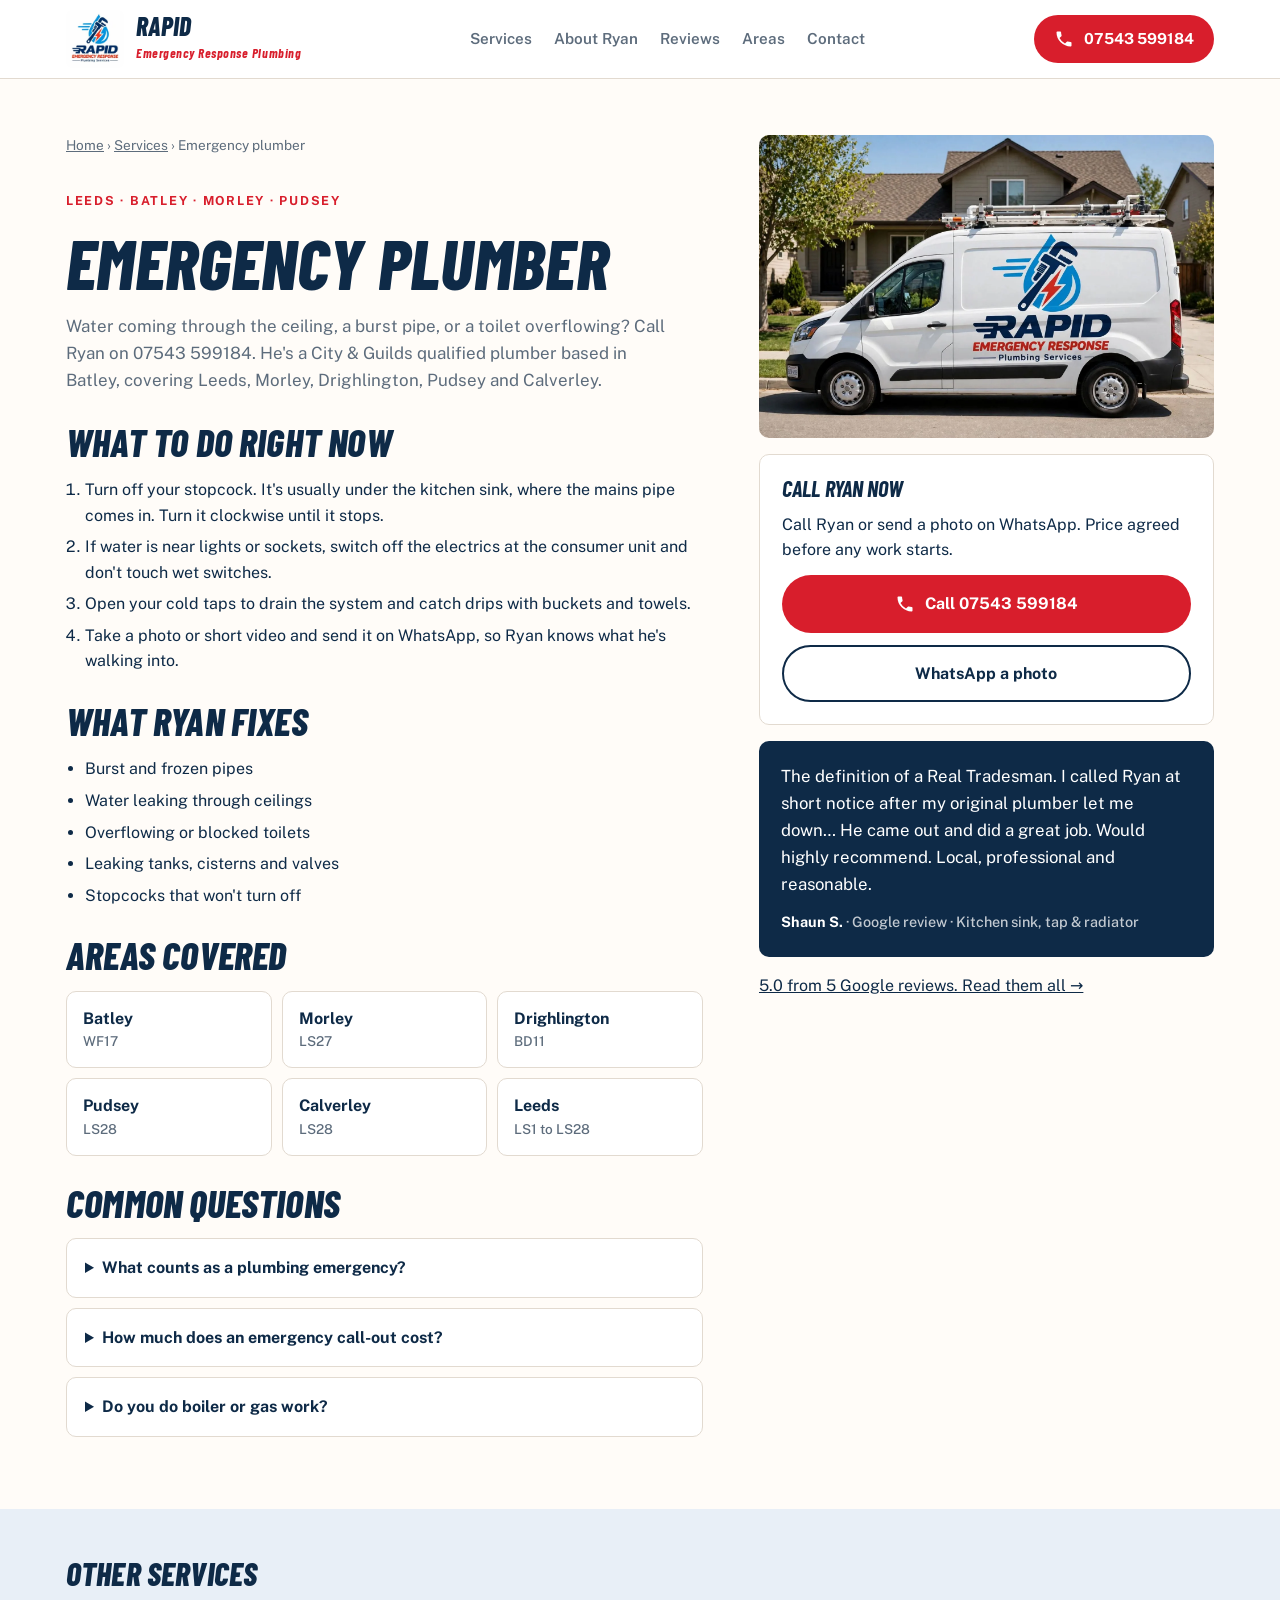
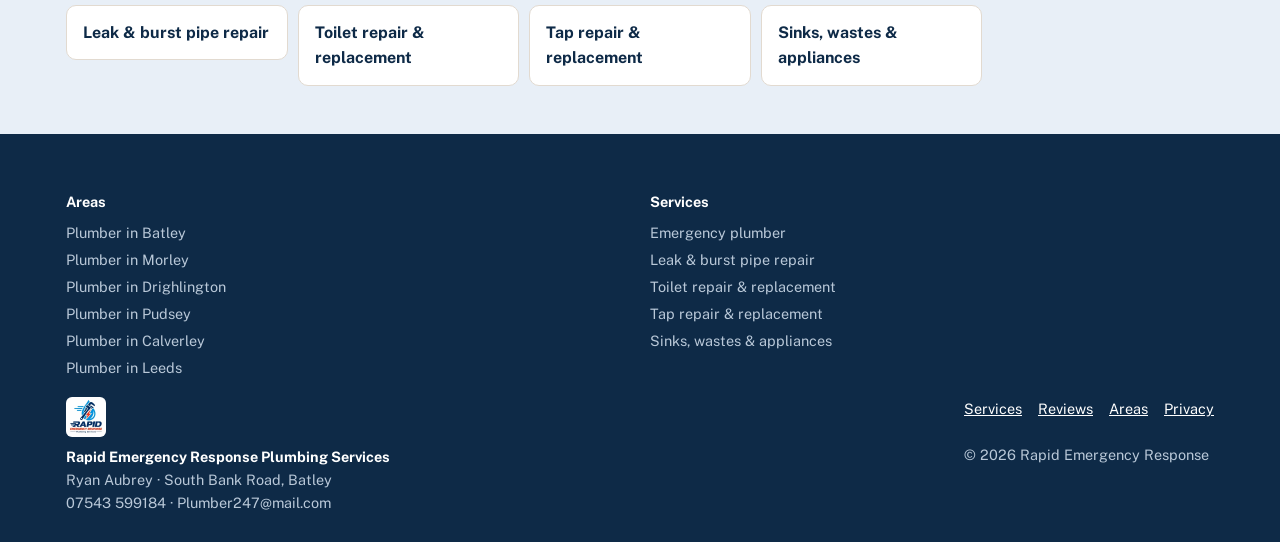
==== public/emergency-plumber.html @ 3107e58e "Add area and service pages for local search Six area pages (Batley, Morley, Drighlington, Pudsey, Ca" ====
<!doctype html>
<html lang="en-GB">
<head>
<meta charset="utf-8">
<meta name="viewport" content="width=device-width,initial-scale=1,viewport-fit=cover">
<title>Emergency Plumber Leeds &amp; Batley | Rapid Emergency Response</title>
<meta name="description" content="Emergency plumber for Leeds, Batley, Morley, Pudsey, Drighlington and Calverley. Leaks, burst pipes and overflowing toilets. Call Ryan on 07543 599184.">
<link rel="canonical" href="https://rapidemergencyresponse.co.uk/emergency-plumber">
<meta name="theme-color" content="#0e2a47">
<meta property="og:title" content="Emergency Plumber Leeds &amp; Batley | Rapid Emergency Response">
<meta property="og:description" content="Emergency plumber for Leeds, Batley, Morley, Pudsey, Drighlington and Calverley. Leaks, burst pipes and overflowing toilets. Call Ryan on 07543 599184.">
<meta property="og:type" content="website">
<meta property="og:url" content="https://rapidemergencyresponse.co.uk/emergency-plumber">
<meta property="og:image" content="https://rapidemergencyresponse.co.uk/img/og.jpg">
<meta property="og:locale" content="en_GB">
<meta property="og:site_name" content="Rapid Emergency Response Plumbing">
<meta name="twitter:card" content="summary_large_image">
<link rel="icon" type="image/png" href="favicon.png">
<link rel="apple-touch-icon" href="apple-touch-icon.png">
<link rel="preconnect" href="https://fonts.googleapis.com">
<link rel="preconnect" href="https://fonts.gstatic.com" crossorigin>
<link rel="stylesheet" href="https://fonts.googleapis.com/css2?family=Barlow+Condensed:ital,wght@1,700;1,800&family=Public+Sans:wght@400;500;600;700&display=swap">
<link rel="stylesheet" href="styles.css">
<script type="application/ld+json">{"@context": "https://schema.org", "@type": "Plumber", "@id": "https://rapidemergencyresponse.co.uk/#business", "name": "Rapid Emergency Response Plumbing Services", "url": "https://rapidemergencyresponse.co.uk/", "telephone": "+447543599184", "image": "https://rapidemergencyresponse.co.uk/img/og.jpg", "address": {"@type": "PostalAddress", "streetAddress": "South Bank Road", "addressLocality": "Batley", "addressRegion": "West Yorkshire", "postalCode": "WF17", "addressCountry": "GB"}, "areaServed": [{"@type": "Place", "name": "Batley"}, {"@type": "Place", "name": "Morley"}, {"@type": "Place", "name": "Drighlington"}, {"@type": "Place", "name": "Pudsey"}, {"@type": "Place", "name": "Calverley"}, {"@type": "Place", "name": "Leeds"}], "mainEntityOfPage": "https://rapidemergencyresponse.co.uk/emergency-plumber"}</script>
<script type="application/ld+json">{"@context": "https://schema.org", "@type": "BreadcrumbList", "itemListElement": [{"@type": "ListItem", "position": 1, "name": "Home", "item": "https://rapidemergencyresponse.co.uk/"}, {"@type": "ListItem", "position": 2, "name": "Emergency plumber", "item": "https://rapidemergencyresponse.co.uk/emergency-plumber"}]}</script>
</head>
<body>
<header class="top">
  <div class="wrap">
    <a class="brand" href="/">
      <img src="img/logo.webp" alt="Rapid Emergency Response Plumbing Services logo" width="58" height="58">
      <div><b>Rapid</b><small>Emergency Response Plumbing</small></div>
    </a>
    <nav class="nav" aria-label="Main">
      <a href="/#services">Services</a><a href="/#about">About Ryan</a><a href="/#reviews">Reviews</a><a href="/#areas">Areas</a><a href="/#contact">Contact</a>
    </nav>
    <a class="btn btn-red" href="tel:+447543599184" aria-label="Call 07543 599184"><svg viewBox="0 0 24 24" fill="currentColor" aria-hidden="true"><path d="M6.6 10.8a15.1 15.1 0 0 0 6.6 6.6l2.2-2.2c.3-.3.7-.4 1-.2 1.1.4 2.3.6 3.6.6.6 0 1 .4 1 1V20c0 .6-.4 1-1 1A17 17 0 0 1 3 4c0-.6.4-1 1-1h3.5c.6 0 1 .4 1 1 0 1.3.2 2.5.6 3.6.1.3 0 .7-.2 1z"/></svg><span>07543 599184</span></a>
  </div>
</header>

<main>
  <section class="page-hero">
    <div class="wrap two-col">
      <div class="prose">
        <nav class="crumbs" aria-label="Breadcrumb"><a href="/">Home</a> › <a href="/#services">Services</a> › Emergency plumber</nav>
        <span class="eyebrow">Leeds · Batley · Morley · Pudsey</span>
        <h1>Emergency plumber</h1>
        <p class="lede">Water coming through the ceiling, a burst pipe, or a toilet overflowing? Call Ryan on 07543 599184. He&#x27;s a City &amp; Guilds qualified plumber based in Batley, covering Leeds, Morley, Drighlington, Pudsey and Calverley.</p>

        <h2>What to do right now</h2>
        <ol style="margin:0;padding-left:1.2em;display:grid;gap:6px"><li>Turn off your stopcock. It&#x27;s usually under the kitchen sink, where the mains pipe comes in. Turn it clockwise until it stops.</li><li>If water is near lights or sockets, switch off the electrics at the consumer unit and don&#x27;t touch wet switches.</li><li>Open your cold taps to drain the system and catch drips with buckets and towels.</li><li>Take a photo or short video and send it on WhatsApp, so Ryan knows what he&#x27;s walking into.</li></ol>

        <h2>What Ryan fixes</h2>
        <ul><li>Burst and frozen pipes</li><li>Water leaking through ceilings</li><li>Overflowing or blocked toilets</li><li>Leaking tanks, cisterns and valves</li><li>Stopcocks that won&#x27;t turn off</li></ul>

        <h2>Areas covered</h2>
        <ul class="link-grid"><li><a href="plumber-batley">Batley<small>WF17</small></a></li><li><a href="plumber-morley">Morley<small>LS27</small></a></li><li><a href="plumber-drighlington">Drighlington<small>BD11</small></a></li><li><a href="plumber-pudsey">Pudsey<small>LS28</small></a></li><li><a href="plumber-calverley">Calverley<small>LS28</small></a></li><li><a href="plumber-leeds">Leeds<small>LS1 to LS28</small></a></li></ul>

        <h2>Common questions</h2>
        <div class="faq"><details><summary>What counts as a plumbing emergency?</summary><p>Anything where water is escaping and you can&#x27;t stop it, water near electrics, a toilet that&#x27;s blocked or overflowing when it&#x27;s the only one in the house, or no water at all. If you&#x27;re not sure, send a photo on WhatsApp and Ryan will tell you whether it&#x27;s urgent.</p></details><details><summary>How much does an emergency call-out cost?</summary><p>Ryan agrees the price with you before any work starts, so there are no surprises. Call and describe the problem, or send a photo, and he&#x27;ll give you a clear price.</p></details><details><summary>Do you do boiler or gas work?</summary><p>No. Ryan is a plumber, not a Gas Safe engineer, so boilers and gas appliances need a Gas Safe registered engineer.</p></details></div>
      </div>
      <aside class="side">
        <img class="side-img" src="img/van.webp" alt="Rapid Emergency Response Plumbing van" width="1400" height="933">
        <div class="side-card">
          <h3>Call Ryan now</h3>
          <p>Call Ryan or send a photo on WhatsApp. Price agreed before any work starts.</p>
          <a class="btn btn-red" href="tel:+447543599184"><svg viewBox="0 0 24 24" fill="currentColor" aria-hidden="true"><path d="M6.6 10.8a15.1 15.1 0 0 0 6.6 6.6l2.2-2.2c.3-.3.7-.4 1-.2 1.1.4 2.3.6 3.6.6.6 0 1 .4 1 1V20c0 .6-.4 1-1 1A17 17 0 0 1 3 4c0-.6.4-1 1-1h3.5c.6 0 1 .4 1 1 0 1.3.2 2.5.6 3.6.1.3 0 .7-.2 1z"/></svg>Call 07543 599184</a>
          <a class="btn btn-ghost" href="https://wa.me/447543599184?text=Hi%20Ryan%2C%20I%20need%20a%20plumber.%20" target="_blank" rel="noopener">WhatsApp a photo</a>
        </div>
        <figure class="quote"><blockquote>The definition of a Real Tradesman. I called Ryan at short notice after my original plumber let me down… He came out and did a great job. Would highly recommend. Local, professional and reasonable.</blockquote><cite>Shaun S. <span>· Google review · Kitchen sink, tap &amp; radiator</span></cite></figure>
        <p><a href="https://www.google.com/maps?cid=15060057663350423494" target="_blank" rel="noopener">5.0 from 5 Google reviews. Read them all →</a></p>
      </aside>
    </div>
  </section>
  <section class="contact" style="padding-block:48px">
    <div class="wrap">
      <h2 style="font-size:2rem;margin-bottom:16px">Other services</h2>
      <ul class="link-grid"><li><a href="leak-repair">Leak & burst pipe repair</a></li><li><a href="toilet-repair">Toilet repair & replacement</a></li><li><a href="tap-repair">Tap repair & replacement</a></li><li><a href="sink-plumbing">Sinks, wastes & appliances</a></li></ul>
    </div>
  </section>
</main>
<footer>
  <div class="wrap">
    <nav class="foot-links" aria-label="Areas and services"><div><b>Areas</b><a href="plumber-batley">Plumber in Batley</a><a href="plumber-morley">Plumber in Morley</a><a href="plumber-drighlington">Plumber in Drighlington</a><a href="plumber-pudsey">Plumber in Pudsey</a><a href="plumber-calverley">Plumber in Calverley</a><a href="plumber-leeds">Plumber in Leeds</a></div><div><b>Services</b><a href="emergency-plumber">Emergency plumber</a><a href="leak-repair">Leak & burst pipe repair</a><a href="toilet-repair">Toilet repair & replacement</a><a href="tap-repair">Tap repair & replacement</a><a href="sink-plumbing">Sinks, wastes & appliances</a></div></nav>
    <div><img src="img/logo.webp" alt="" width="40" height="40" style="border-radius:6px;margin-bottom:8px"><b>Rapid Emergency Response Plumbing Services</b><br>Ryan Aubrey · South Bank Road, Batley<br>07543 599184 · Plumber247@mail.com</div>
    <div><nav aria-label="Footer" style="display:flex;gap:16px"><a href="/#services">Services</a><a href="/#reviews">Reviews</a><a href="/#areas">Areas</a><a href="privacy">Privacy</a></nav><br>© 2026 Rapid Emergency Response</div>
  </div>
</footer>

<div class="callbar">
  <a class="btn btn-red" href="tel:+447543599184">Call now</a>
  <a class="btn btn-ghost" href="https://wa.me/447543599184?text=Hi%20Ryan%2C%20I%20need%20a%20plumber.%20" target="_blank" rel="noopener">WhatsApp</a>
</div>
</body>
</html>
---- public/styles.css ----
:root{
  --red:#d81e2c; --red-dark:#b41823; --red-soft:#fff0f1;
  --blue:#0e2a47; --blue-soft:#e8eff7; --blue-mid:#1a4b7a; --sky:#2a8fd6;
  --cream:#fffcf8; --paper:#fff; --ink:#0e2a47; --line:#e2dad0; --muted:#5d6c7c; --success:#0e8a5e;
  --on-dark:#ffffff; --band:#0e2a47; --band-2:#13365a;
  --f-display:"Barlow Condensed","Arial Narrow",Impact,sans-serif;
  --f-body:"Public Sans",ui-sans-serif,system-ui,-apple-system,"Segoe UI",sans-serif;
  --radius:10px;
  --gutter-l:max(16px, env(safe-area-inset-left, 0px));
  --gutter-r:max(16px, env(safe-area-inset-right, 0px));
}
@media (prefers-color-scheme: dark){:root:not([data-theme="light"]){
  --cream:#111a26; --paper:#162233; --ink:#e8eff7; --line:#23344a; --muted:#8fa0b3;
  --blue-soft:#1c2e44; --red-soft:#2a1820; --blue-mid:#7fb3e6; --sky:#5fb0ec; --red:#ef3b48; --red-dark:#d81e2c;
  --band:#0a1420; --band-2:#13243a; color-scheme:dark}}
:root[data-theme="dark"]{
  --cream:#111a26; --paper:#162233; --ink:#e8eff7; --line:#23344a; --muted:#8fa0b3;
  --blue-soft:#1c2e44; --red-soft:#2a1820; --blue-mid:#7fb3e6; --sky:#5fb0ec; --red:#ef3b48; --red-dark:#d81e2c;
  --band:#0a1420; --band-2:#13243a; color-scheme:dark}

*{box-sizing:border-box}
html{scroll-behavior:smooth}
@media (prefers-reduced-motion:reduce){html{scroll-behavior:auto}*{animation:none!important;transition:none!important}}
body{background:var(--cream);color:var(--ink);font-family:var(--f-body);font-size:16px;line-height:1.6;margin:0}
img{max-width:100%;display:block}
a{color:inherit}
:focus-visible{outline:3px solid var(--sky);outline-offset:3px;border-radius:4px}
.wrap{max-width:1180px;margin:0 auto;padding-left:var(--gutter-l);padding-right:var(--gutter-r)}
h1,h2,h3{font-family:var(--f-display);font-style:italic;font-weight:800;line-height:1;text-transform:uppercase;margin:0;text-wrap:balance;letter-spacing:.005em}
h2{font-size:clamp(2.2rem,5vw,3.4rem)}
h3{font-size:1.6rem;font-weight:700}
p{margin:0}
.eyebrow{font-size:.78rem;font-weight:700;letter-spacing:.14em;text-transform:uppercase;color:var(--red)}
.lede{color:var(--muted);max-width:60ch;font-size:1.06rem}
section{padding-block:clamp(56px,8vw,96px)}
.sec-head{display:grid;gap:12px;margin-bottom:40px}

/* speed lines, borrowed from the logo */
.lines{display:inline-grid;gap:5px;width:46px}
.lines i{height:5px;border-radius:3px;background:var(--sky)}
.lines i:nth-child(1){width:70%;justify-self:end}.lines i:nth-child(3){width:55%;justify-self:end}

/* buttons */
.btn{display:inline-flex;align-items:center;gap:10px;padding:14px 22px;border-radius:999px;font-weight:700;text-decoration:none;border:2px solid transparent;cursor:pointer;font:inherit;font-weight:700;transition:transform .15s, background .15s}
.btn:hover{transform:translateY(-1px)}
.btn-red{background:var(--red);color:#fff}.btn-red:hover{background:var(--red-dark)}
.btn-ghost{border-color:currentColor;background:transparent;color:inherit}
.btn svg{width:20px;height:20px;flex:none}

/* header */
.top{position:sticky;top:env(safe-area-inset-top,0px);z-index:20;background:var(--paper);border-bottom:1px solid var(--line)}
.top .wrap{display:flex;align-items:center;justify-content:space-between;gap:16px;padding-block:10px}
.brand{display:flex;align-items:center;gap:12px;text-decoration:none}
.brand img{width:58px;height:58px;border-radius:8px;object-fit:cover;background:#fff}
.brand b{font-family:var(--f-display);font-style:italic;font-weight:800;font-size:1.6rem;line-height:.9;text-transform:uppercase;color:var(--ink)}
.brand small{display:block;font-family:var(--f-display);font-style:italic;font-weight:700;font-size:.82rem;color:var(--red);letter-spacing:.04em}
.nav{display:flex;gap:22px;font-weight:600;font-size:.95rem}
.nav a{text-decoration:none;color:var(--muted)}.nav a:hover{color:var(--ink)}
.top .btn{padding:10px 18px;font-size:.95rem}
@media (max-width:900px){.nav{display:none}}
@media (max-width:480px){.brand b{font-size:1.3rem}.brand img{width:46px;height:46px}.top .btn span{display:none}.top .btn{padding:12px}}

/* hero */
.hero{padding-block:clamp(40px,6vw,72px) clamp(48px,7vw,88px)}
.hero .wrap{display:grid;grid-template-columns:1.05fr 1fr;gap:clamp(28px,5vw,64px);align-items:center}
.hero-copy{display:grid;gap:22px;min-width:0}
.status{display:inline-flex;align-items:center;gap:10px;font-weight:700;font-size:.9rem;color:var(--success)}
.status::before{content:"";width:10px;height:10px;border-radius:50%;background:var(--success);box-shadow:0 0 0 0 var(--success);animation:ping 2s infinite}
@keyframes ping{0%{box-shadow:0 0 0 0 rgba(14,138,94,.5)}80%,100%{box-shadow:0 0 0 12px rgba(14,138,94,0)}}
.hero h1{font-size:clamp(3rem,7.4vw,5.6rem);color:var(--ink)}
.hero h1 em{color:var(--red);font-style:italic;display:block}
.cta-row{display:flex;flex-wrap:wrap;gap:12px}
.phone-big{font-family:var(--f-display);font-style:italic;font-weight:800;font-size:clamp(1.9rem,4vw,2.5rem);letter-spacing:.02em;color:var(--ink);user-select:all}
.hero-photo{position:relative;min-width:0}
.hero-photo img{border-radius:var(--radius);aspect-ratio:3/2;object-fit:cover;object-position:center;width:100%;height:auto;box-shadow:0 18px 40px rgba(14,42,71,.18)}
.badge{position:absolute;left:-14px;bottom:-18px;background:var(--red);color:#fff;padding:14px 18px;border-radius:var(--radius);font-family:var(--f-display);font-style:italic;font-weight:800;text-transform:uppercase;line-height:1;font-size:1.5rem;box-shadow:0 10px 30px rgba(14,42,71,.25)}
.badge small{display:block;font-size:.9rem;font-weight:700;opacity:.9;margin-top:4px}
@media (max-width:860px){.hero .wrap{grid-template-columns:1fr}.badge{left:12px}}

/* stopcock strip */
.tip{background:var(--red-soft);border-block:1px solid var(--line)}
.tip .wrap{display:grid;grid-template-columns:auto 1fr;gap:20px;align-items:center;padding-block:22px}
.tip svg{width:44px;height:44px;color:var(--red)}
.tip p{max-width:none}
.tip strong{color:var(--red)}

/* services */
.services{display:grid;grid-template-columns:repeat(3,1fr);gap:20px}
.svc{background:var(--paper);border:1px solid var(--line);border-radius:var(--radius);overflow:hidden;display:grid;grid-template-rows:auto 1fr}
.svc img{aspect-ratio:16/10;object-fit:cover;width:100%}
.svc .body{padding:22px;display:grid;gap:10px;align-content:start}
.svc .body p{color:var(--muted);font-size:.97rem}
.svc ul{margin:4px 0 0;padding:0;list-style:none;display:grid;gap:4px;font-size:.92rem}
.svc li::before{content:"–  ";color:var(--red);font-weight:700}
.svc.new .body h3::after{content:"New";font-family:var(--f-body);font-style:normal;font-size:.7rem;font-weight:700;letter-spacing:.1em;background:var(--red);color:#fff;padding:3px 8px;border-radius:999px;margin-left:10px;vertical-align:middle}
.svc.text{background:var(--blue-soft);border-color:transparent}
@media (max-width:960px){.services{grid-template-columns:repeat(2,1fr)}}
@media (max-width:620px){.services{grid-template-columns:1fr}}
.note{margin-top:22px;font-size:.92rem;color:var(--muted)}

/* credentials band */
.band{background:var(--band);color:var(--on-dark)}
.band .eyebrow{color:#ff8b93}
.band .lede{color:#b9c8d8}
.band .wrap.split{display:grid;grid-template-columns:1fr 1.1fr;gap:clamp(28px,5vw,64px);align-items:start}
.band .about-img{border-radius:var(--radius);aspect-ratio:1/1;object-fit:cover;width:100%;object-position:top}
.creds{display:grid;gap:14px;margin-top:28px}
.cred{display:grid;grid-template-columns:auto 1fr;gap:16px;padding:18px;background:var(--band-2);border-radius:var(--radius);align-items:start}
.cred .seal{width:46px;height:46px;border-radius:50%;display:grid;place-items:center;background:var(--red);font-family:var(--f-display);font-style:italic;font-weight:800;font-size:1.05rem;color:#fff}
.cred b{display:block;font-size:1.02rem}
.cred span{display:block;color:#b9c8d8;font-size:.9rem}
.facts{display:flex;flex-wrap:wrap;gap:28px;margin-top:28px}
.facts div{display:grid}
.facts b{font-family:var(--f-display);font-style:italic;font-weight:800;font-size:2.6rem;line-height:1;color:#fff;font-variant-numeric:tabular-nums}
.facts span{font-size:.85rem;color:#b9c8d8}
@media (max-width:860px){.band .wrap.split{grid-template-columns:1fr}.band .about-img{aspect-ratio:4/3}}

/* gallery */
.gallery{display:grid;grid-template-columns:repeat(6,1fr);grid-auto-rows:220px;gap:12px}
.gallery figure{margin:0;position:relative;overflow:hidden;border-radius:var(--radius)}
.gallery img{width:100%;height:100%;object-fit:cover;transition:transform .5s}
.gallery figure:hover img{transform:scale(1.04)}
.gallery figcaption{position:absolute;left:10px;bottom:10px;background:rgba(14,42,71,.88);color:#fff;font-size:.82rem;font-weight:600;padding:5px 10px;border-radius:6px}
.g1{grid-column:span 4;grid-row:span 2}.g2{grid-column:span 2}.g3{grid-column:span 2}.g4{grid-column:span 3}.g5{grid-column:span 3}
@media (max-width:760px){.gallery{grid-template-columns:1fr 1fr;grid-auto-rows:170px}.g1{grid-column:span 2;grid-row:span 2}.g2,.g3{grid-column:span 1}.g4,.g5{grid-column:span 2}}

/* areas */
.areas-grid{display:grid;grid-template-columns:1fr 1.2fr;gap:clamp(28px,5vw,64px);align-items:center}
.area-list{list-style:none;margin:0;padding:0;display:grid;grid-template-columns:1fr 1fr;gap:10px}
.area-list li{background:var(--paper);border:1px solid var(--line);border-radius:var(--radius);padding:16px 18px;display:grid;gap:2px}
.area-list b{font-family:var(--f-display);font-style:italic;font-weight:800;font-size:1.5rem;text-transform:uppercase;line-height:1}
.area-list span{font-size:.84rem;color:var(--muted);font-variant-numeric:tabular-nums}
.map{background:var(--blue-soft);border-radius:var(--radius);padding:12px}
.map svg{width:100%;height:auto;display:block}
@media (max-width:860px){.areas-grid{grid-template-columns:1fr}}

/* reviews */
.reviews-empty{background:var(--paper);border:2px dashed var(--line);border-radius:var(--radius);padding:clamp(24px,4vw,40px);display:grid;grid-template-columns:auto 1fr auto;gap:24px;align-items:center}
.stars{display:flex;gap:4px;color:var(--line)}
.stars svg{width:26px;height:26px}
.reviews-empty p{color:var(--muted)}
@media (max-width:760px){.reviews-empty{grid-template-columns:1fr}}

/* contact */
.contact{background:var(--blue-soft)}
.contact-grid{display:grid;grid-template-columns:1fr 1.1fr;gap:clamp(28px,5vw,56px);align-items:start}
.lines-list{display:grid;gap:14px;margin-top:24px}
.line-item{background:var(--paper);border-radius:var(--radius);padding:16px 18px;display:grid;grid-template-columns:1fr auto;gap:4px 12px;align-items:center}
.line-item small{grid-column:1/-1;font-size:.75rem;font-weight:700;letter-spacing:.12em;text-transform:uppercase;color:var(--muted)}
.line-item a,.line-item output{font-weight:700;font-size:1.15rem;text-decoration:none;word-break:break-all;user-select:all}
.copy{font:inherit;font-size:.82rem;font-weight:700;background:var(--blue-soft);color:var(--ink);border:0;padding:7px 12px;border-radius:999px;cursor:pointer}
.copy:hover{background:var(--line)}
form{background:var(--paper);border-radius:var(--radius);padding:clamp(20px,3vw,32px);display:grid;gap:16px}
.row2{display:grid;grid-template-columns:1fr 1fr;gap:16px}
@media (max-width:560px){.row2{grid-template-columns:1fr}}
label{display:grid;gap:6px;font-weight:600;font-size:.9rem}
input,select,textarea{font:inherit;font-weight:400;color:var(--ink);background:var(--cream);border:1px solid var(--line);border-radius:8px;padding:12px 14px;width:100%;min-width:0}
textarea{min-height:110px;resize:vertical}
.urgent{display:flex;gap:10px;align-items:center;font-weight:600}
.urgent input{width:20px;height:20px;accent-color:var(--red)}
.form-msg{font-size:.92rem;color:var(--success);font-weight:600}
@media (max-width:860px){.contact-grid{grid-template-columns:1fr}}

/* footer */
footer{background:var(--band);color:#b9c8d8;font-size:.9rem}
footer .wrap{display:flex;flex-wrap:wrap;justify-content:space-between;gap:16px;padding-block:28px}
footer b{color:#fff}

/* mobile call bar */
.callbar{display:none}
@media (max-width:620px){
  .callbar{display:grid;grid-template-columns:1fr 1fr;gap:8px;position:fixed;left:0;right:0;bottom:0;z-index:30;background:var(--paper);border-top:1px solid var(--line);padding:10px var(--gutter-r) calc(10px + env(safe-area-inset-bottom,0px)) var(--gutter-l)}
  .callbar .btn{justify-content:center;padding:12px}
  footer{padding-bottom:80px}
}
/* added in the rebuild: proof row, reviews, footer links */
.proof{display:flex;flex-wrap:wrap;gap:8px 20px;font-weight:600;font-size:.92rem}
.proof span{display:inline-flex;align-items:center;gap:7px}
.proof .star{color:#f2a900}
.rev-head{display:flex;justify-content:space-between;align-items:end;gap:24px;flex-wrap:wrap;margin-bottom:32px}
.score{display:flex;align-items:center;gap:14px}
.score b{font-family:var(--f-display);font-style:italic;font-weight:800;font-size:4.4rem;line-height:.9}
.score .stars{color:#f2a900}
.score small{display:block;font-weight:600;color:var(--muted)}
.quotes{display:grid;grid-template-columns:1.3fr 1fr 1fr;gap:20px}
.q{margin:0;background:var(--paper);border:1px solid var(--line);border-radius:var(--radius);padding:24px;display:flex;flex-direction:column;gap:16px}
.q:first-child{background:var(--band);color:#fff;border-color:transparent}
.q blockquote{margin:0;font-size:1.02rem}
.q:first-child blockquote{font-size:1.18rem}
.q cite{font-style:normal;font-weight:700;margin-top:auto}
.q cite span{display:block;font-weight:500;font-size:.85rem;opacity:.75}
.rev-links{display:flex;flex-wrap:wrap;gap:12px;margin-top:24px}
@media (max-width:860px){.quotes{grid-template-columns:1fr}}
.about-grid{display:grid;grid-template-columns:1fr 1.1fr;gap:clamp(28px,5vw,64px);align-items:start}
@media (max-width:860px){.about-grid{grid-template-columns:1fr}}
.svc img{height:auto}
footer a{color:#fff}
footer nav{display:flex;gap:16px}

/* inner pages (areas and services) */
.crumbs{font-size:.85rem;color:var(--muted);margin-bottom:18px}
.crumbs a{color:var(--muted)}
.page-hero{padding-block:clamp(32px,5vw,56px) clamp(40px,6vw,72px)}
.page-hero h1{font-size:clamp(2.6rem,6vw,4.4rem)}
.page-hero h1 em{color:var(--red);font-style:italic}
.prose{max-width:68ch;display:grid;gap:16px}
.prose h2{font-size:clamp(1.8rem,4vw,2.4rem);margin-top:12px}
.prose ul{margin:0;padding-left:1.2em;display:grid;gap:6px}
.two-col{display:grid;grid-template-columns:1.4fr 1fr;gap:clamp(28px,5vw,56px);align-items:start}
.side{display:grid;gap:16px;position:sticky;top:100px}
.side-card{background:var(--paper);border:1px solid var(--line);border-radius:var(--radius);padding:22px;display:grid;gap:12px}
.side-card h3{font-size:1.4rem}
.side-card .btn{justify-content:center}
.side-img{border-radius:var(--radius);aspect-ratio:3/2;object-fit:cover;width:100%;height:auto}
.chips,.prose .chips{display:flex;flex-wrap:wrap;gap:8px;list-style:none;margin:0;padding:0}
.chips li{background:var(--blue-soft);border-radius:999px;padding:6px 14px;font-weight:600;font-size:.9rem}
.link-grid,.prose .link-grid{display:grid;grid-template-columns:repeat(auto-fill,minmax(200px,1fr));gap:10px;list-style:none;margin:0;padding:0}
.link-grid a{display:block;background:var(--paper);border:1px solid var(--line);border-radius:var(--radius);padding:14px 16px;font-weight:700;text-decoration:none}
.link-grid a:hover{border-color:var(--red)}
.link-grid small{display:block;font-weight:500;color:var(--muted);font-size:.85rem}
.faq{display:grid;gap:10px}
.faq details{background:var(--paper);border:1px solid var(--line);border-radius:var(--radius);padding:16px 18px}
.faq summary{font-weight:700;cursor:pointer}
.faq details p{margin-top:10px;color:var(--muted)}
.quote{background:var(--band);color:#fff;border-radius:var(--radius);padding:22px;margin:0}
.quote blockquote{margin:0 0 12px;font-size:1.05rem}
.quote cite{font-style:normal;font-weight:700;font-size:.9rem}
.quote cite span{font-weight:500;opacity:.75}
.foot-links{display:grid;grid-template-columns:repeat(auto-fit,minmax(160px,1fr));gap:20px;width:100%;padding-block:28px 0}
.foot-links b{display:block;margin-bottom:6px}
.foot-links a{display:block;color:#b9c8d8;text-decoration:none;padding:2px 0}
.foot-links a:hover{color:#fff}
@media (max-width:860px){.two-col{grid-template-columns:1fr}.side{position:static}}
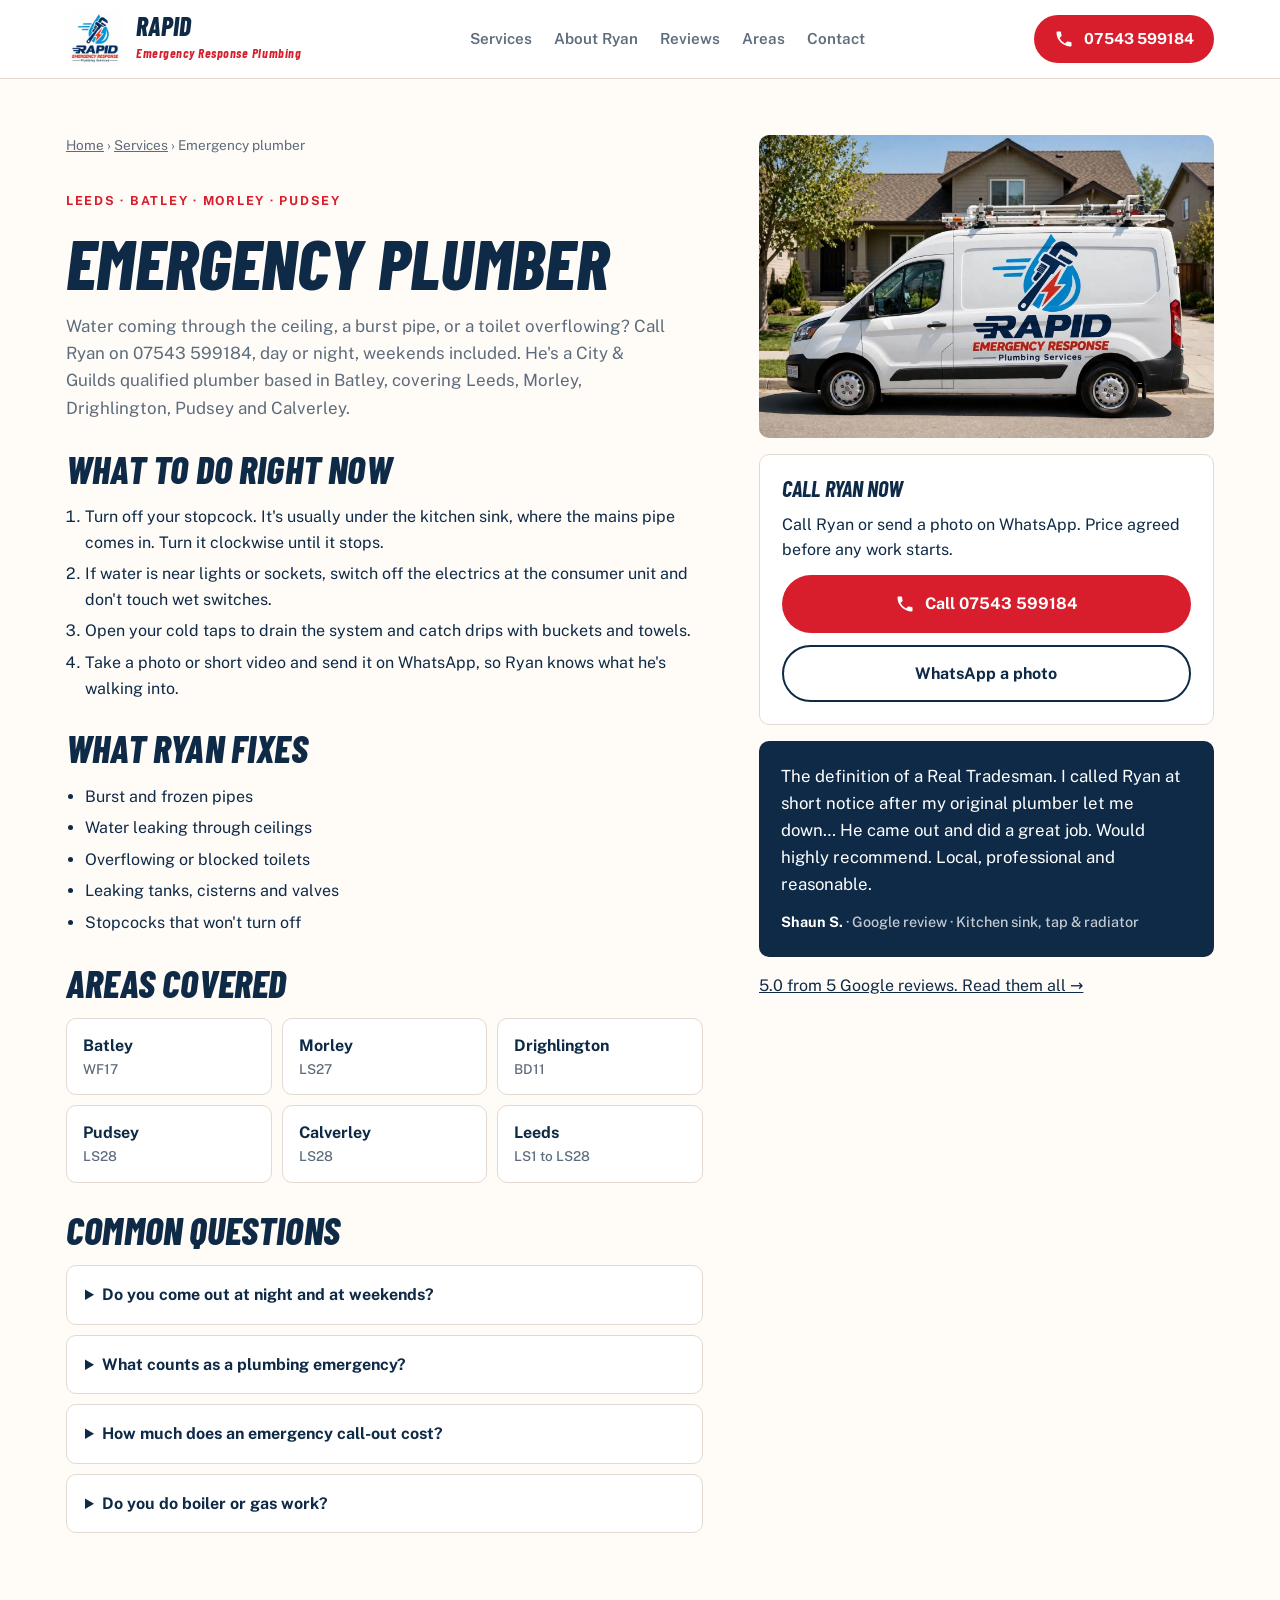
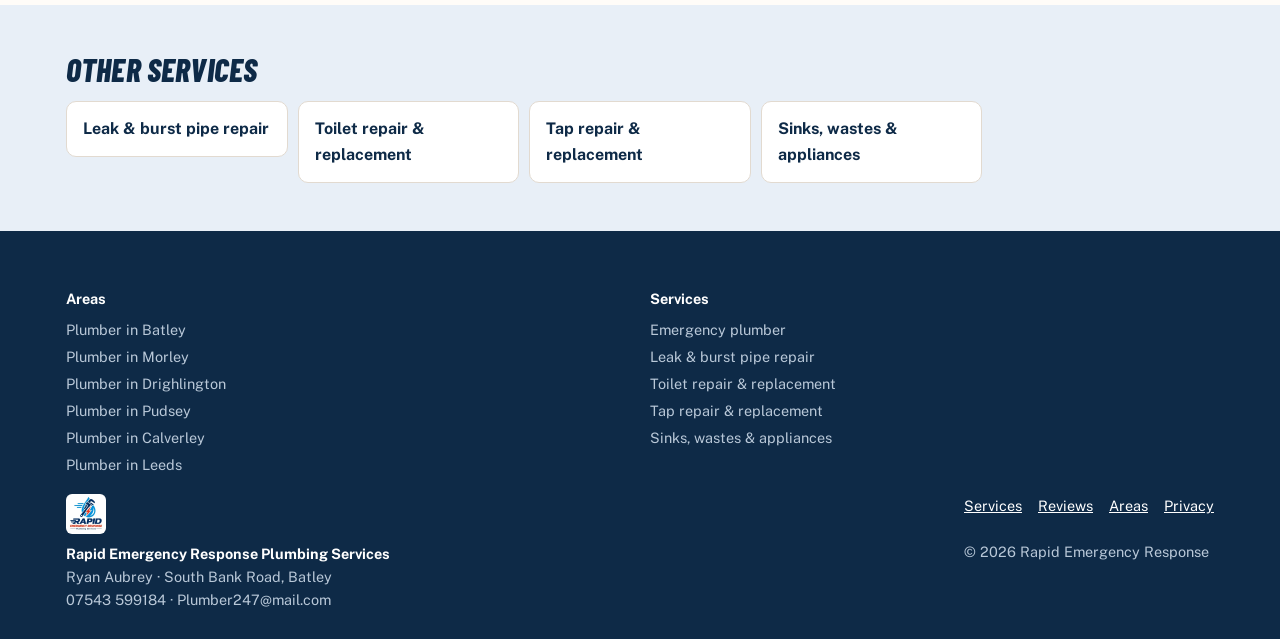
==== commit e4b50337: "Say 24/7 on the site and add opening hours to the schema Ryan takes emergency call-outs at night and" ====
--- a/public/emergency-plumber.html
+++ b/public/emergency-plumber.html
@@ -3,12 +3,12 @@
 <head>
 <meta charset="utf-8">
 <meta name="viewport" content="width=device-width,initial-scale=1,viewport-fit=cover">
-<title>Emergency Plumber Leeds &amp; Batley | Rapid Emergency Response</title>
-<meta name="description" content="Emergency plumber for Leeds, Batley, Morley, Pudsey, Drighlington and Calverley. Leaks, burst pipes and overflowing toilets. Call Ryan on 07543 599184.">
+<title>24/7 Emergency Plumber Leeds &amp; Batley | Rapid Emergency Response</title>
+<meta name="description" content="24/7 emergency plumber for Leeds, Batley, Morley, Pudsey, Drighlington and Calverley. Leaks, burst pipes and overflowing toilets. Call Ryan on 07543 599184.">
 <link rel="canonical" href="https://rapidemergencyresponse.co.uk/emergency-plumber">
 <meta name="theme-color" content="#0e2a47">
-<meta property="og:title" content="Emergency Plumber Leeds &amp; Batley | Rapid Emergency Response">
-<meta property="og:description" content="Emergency plumber for Leeds, Batley, Morley, Pudsey, Drighlington and Calverley. Leaks, burst pipes and overflowing toilets. Call Ryan on 07543 599184.">
+<meta property="og:title" content="24/7 Emergency Plumber Leeds &amp; Batley | Rapid Emergency Response">
+<meta property="og:description" content="24/7 emergency plumber for Leeds, Batley, Morley, Pudsey, Drighlington and Calverley. Leaks, burst pipes and overflowing toilets. Call Ryan on 07543 599184.">
 <meta property="og:type" content="website">
 <meta property="og:url" content="https://rapidemergencyresponse.co.uk/emergency-plumber">
 <meta property="og:image" content="https://rapidemergencyresponse.co.uk/img/og.jpg">
@@ -21,7 +21,7 @@
 <link rel="preconnect" href="https://fonts.gstatic.com" crossorigin>
 <link rel="stylesheet" href="https://fonts.googleapis.com/css2?family=Barlow+Condensed:ital,wght@1,700;1,800&family=Public+Sans:wght@400;500;600;700&display=swap">
 <link rel="stylesheet" href="styles.css">
-<script type="application/ld+json">{"@context": "https://schema.org", "@type": "Plumber", "@id": "https://rapidemergencyresponse.co.uk/#business", "name": "Rapid Emergency Response Plumbing Services", "url": "https://rapidemergencyresponse.co.uk/", "telephone": "+447543599184", "image": "https://rapidemergencyresponse.co.uk/img/og.jpg", "address": {"@type": "PostalAddress", "streetAddress": "South Bank Road", "addressLocality": "Batley", "addressRegion": "West Yorkshire", "postalCode": "WF17", "addressCountry": "GB"}, "areaServed": [{"@type": "Place", "name": "Batley"}, {"@type": "Place", "name": "Morley"}, {"@type": "Place", "name": "Drighlington"}, {"@type": "Place", "name": "Pudsey"}, {"@type": "Place", "name": "Calverley"}, {"@type": "Place", "name": "Leeds"}], "mainEntityOfPage": "https://rapidemergencyresponse.co.uk/emergency-plumber"}</script>
+<script type="application/ld+json">{"@context": "https://schema.org", "@type": "Plumber", "@id": "https://rapidemergencyresponse.co.uk/#business", "name": "Rapid Emergency Response Plumbing Services", "url": "https://rapidemergencyresponse.co.uk/", "telephone": "+447543599184", "image": "https://rapidemergencyresponse.co.uk/img/og.jpg", "address": {"@type": "PostalAddress", "streetAddress": "South Bank Road", "addressLocality": "Batley", "addressRegion": "West Yorkshire", "postalCode": "WF17", "addressCountry": "GB"}, "areaServed": [{"@type": "Place", "name": "Batley"}, {"@type": "Place", "name": "Morley"}, {"@type": "Place", "name": "Drighlington"}, {"@type": "Place", "name": "Pudsey"}, {"@type": "Place", "name": "Calverley"}, {"@type": "Place", "name": "Leeds"}], "openingHoursSpecification": [{"@type": "OpeningHoursSpecification", "dayOfWeek": ["Monday", "Tuesday", "Wednesday", "Thursday", "Friday", "Saturday", "Sunday"], "opens": "00:00", "closes": "23:59"}], "mainEntityOfPage": "https://rapidemergencyresponse.co.uk/emergency-plumber"}</script>
 <script type="application/ld+json">{"@context": "https://schema.org", "@type": "BreadcrumbList", "itemListElement": [{"@type": "ListItem", "position": 1, "name": "Home", "item": "https://rapidemergencyresponse.co.uk/"}, {"@type": "ListItem", "position": 2, "name": "Emergency plumber", "item": "https://rapidemergencyresponse.co.uk/emergency-plumber"}]}</script>
 </head>
 <body>
@@ -45,7 +45,7 @@
         <nav class="crumbs" aria-label="Breadcrumb"><a href="/">Home</a> › <a href="/#services">Services</a> › Emergency plumber</nav>
         <span class="eyebrow">Leeds · Batley · Morley · Pudsey</span>
         <h1>Emergency plumber</h1>
-        <p class="lede">Water coming through the ceiling, a burst pipe, or a toilet overflowing? Call Ryan on 07543 599184. He&#x27;s a City &amp; Guilds qualified plumber based in Batley, covering Leeds, Morley, Drighlington, Pudsey and Calverley.</p>
+        <p class="lede">Water coming through the ceiling, a burst pipe, or a toilet overflowing? Call Ryan on 07543 599184, day or night, weekends included. He&#x27;s a City &amp; Guilds qualified plumber based in Batley, covering Leeds, Morley, Drighlington, Pudsey and Calverley.</p>
 
         <h2>What to do right now</h2>
         <ol style="margin:0;padding-left:1.2em;display:grid;gap:6px"><li>Turn off your stopcock. It&#x27;s usually under the kitchen sink, where the mains pipe comes in. Turn it clockwise until it stops.</li><li>If water is near lights or sockets, switch off the electrics at the consumer unit and don&#x27;t touch wet switches.</li><li>Open your cold taps to drain the system and catch drips with buckets and towels.</li><li>Take a photo or short video and send it on WhatsApp, so Ryan knows what he&#x27;s walking into.</li></ol>
@@ -57,7 +57,7 @@
         <ul class="link-grid"><li><a href="plumber-batley">Batley<small>WF17</small></a></li><li><a href="plumber-morley">Morley<small>LS27</small></a></li><li><a href="plumber-drighlington">Drighlington<small>BD11</small></a></li><li><a href="plumber-pudsey">Pudsey<small>LS28</small></a></li><li><a href="plumber-calverley">Calverley<small>LS28</small></a></li><li><a href="plumber-leeds">Leeds<small>LS1 to LS28</small></a></li></ul>
 
         <h2>Common questions</h2>
-        <div class="faq"><details><summary>What counts as a plumbing emergency?</summary><p>Anything where water is escaping and you can&#x27;t stop it, water near electrics, a toilet that&#x27;s blocked or overflowing when it&#x27;s the only one in the house, or no water at all. If you&#x27;re not sure, send a photo on WhatsApp and Ryan will tell you whether it&#x27;s urgent.</p></details><details><summary>How much does an emergency call-out cost?</summary><p>Ryan agrees the price with you before any work starts, so there are no surprises. Call and describe the problem, or send a photo, and he&#x27;ll give you a clear price.</p></details><details><summary>Do you do boiler or gas work?</summary><p>No. Ryan is a plumber, not a Gas Safe engineer, so boilers and gas appliances need a Gas Safe registered engineer.</p></details></div>
+        <div class="faq"><details><summary>Do you come out at night and at weekends?</summary><p>Yes. Ryan takes emergency call-outs 24 hours a day, 7 days a week, including bank holidays. Call 07543 599184.</p></details><details><summary>What counts as a plumbing emergency?</summary><p>Anything where water is escaping and you can&#x27;t stop it, water near electrics, a toilet that&#x27;s blocked or overflowing when it&#x27;s the only one in the house, or no water at all. If you&#x27;re not sure, send a photo on WhatsApp and Ryan will tell you whether it&#x27;s urgent.</p></details><details><summary>How much does an emergency call-out cost?</summary><p>Ryan agrees the price with you before any work starts, so there are no surprises. Call and describe the problem, or send a photo, and he&#x27;ll give you a clear price.</p></details><details><summary>Do you do boiler or gas work?</summary><p>No. Ryan is a plumber, not a Gas Safe engineer, so boilers and gas appliances need a Gas Safe registered engineer.</p></details></div>
       </div>
       <aside class="side">
         <img class="side-img" src="img/van.webp" alt="Rapid Emergency Response Plumbing van" width="1400" height="933">
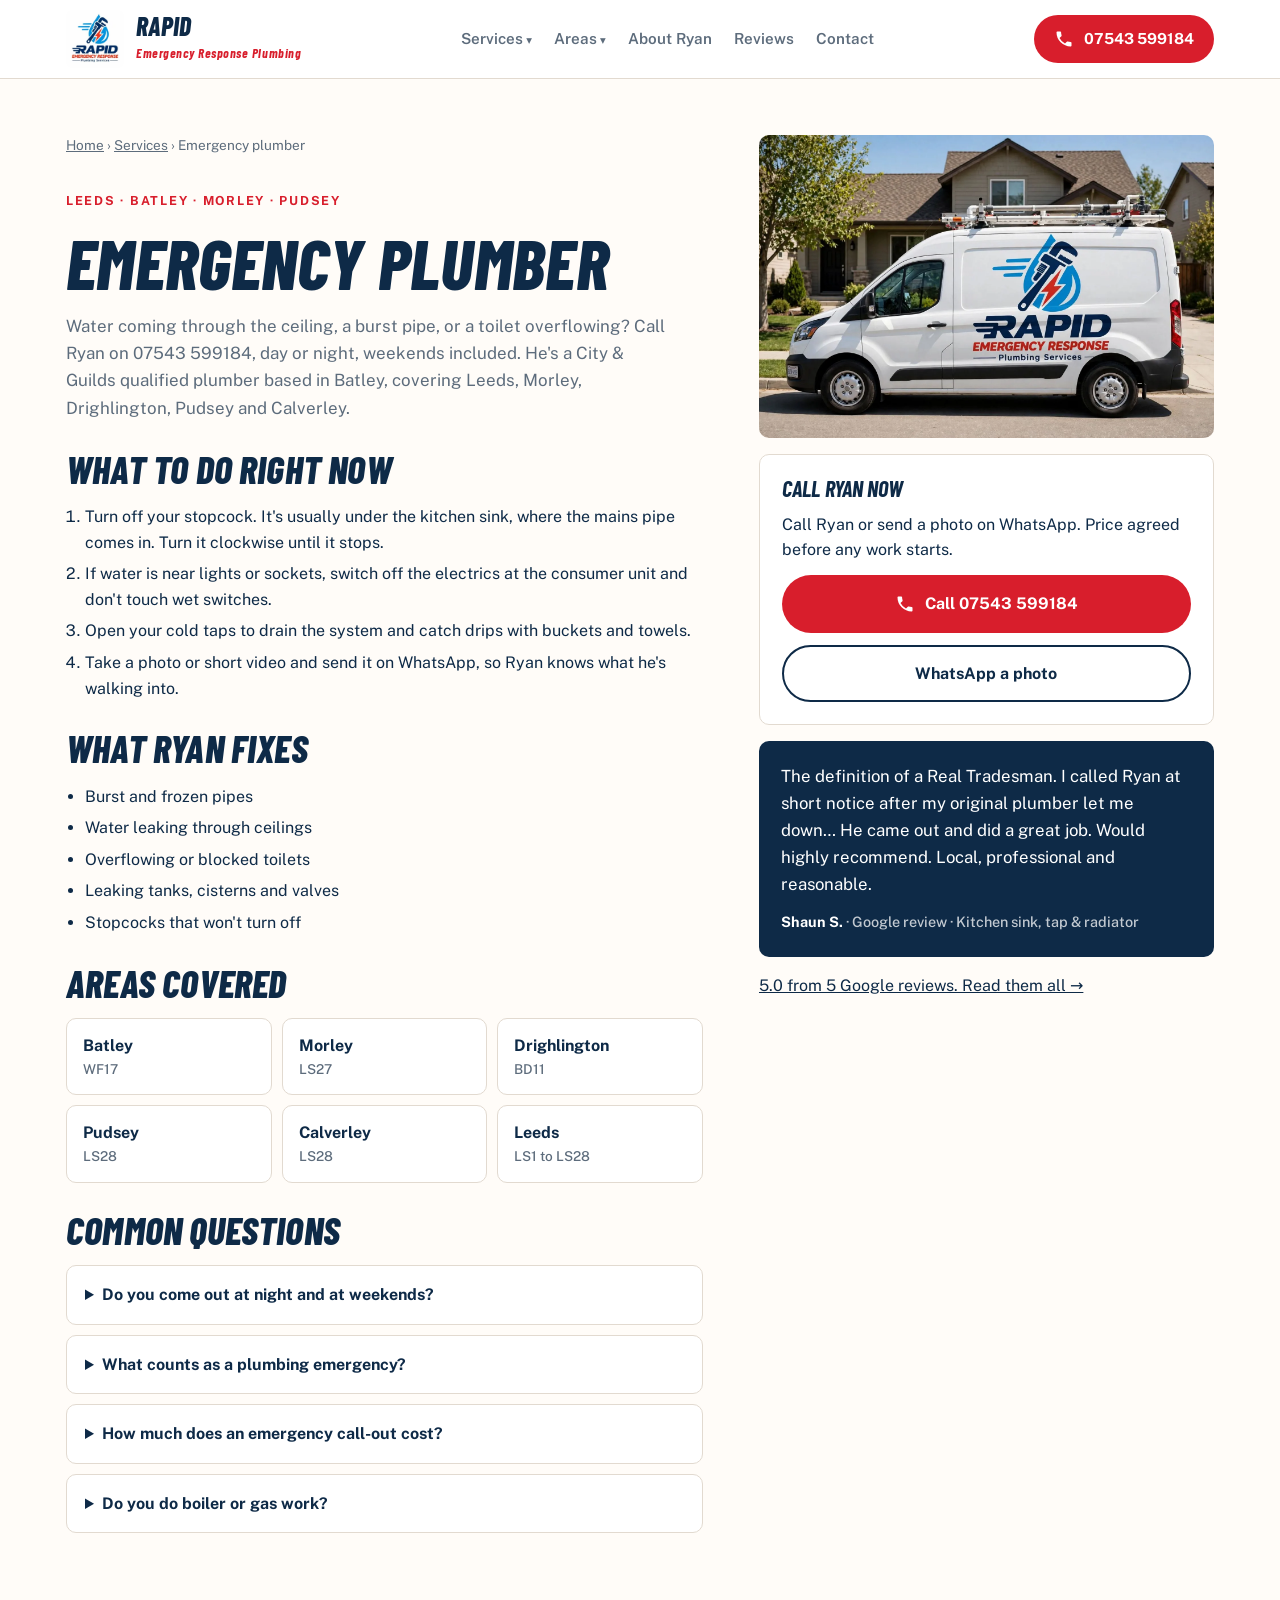
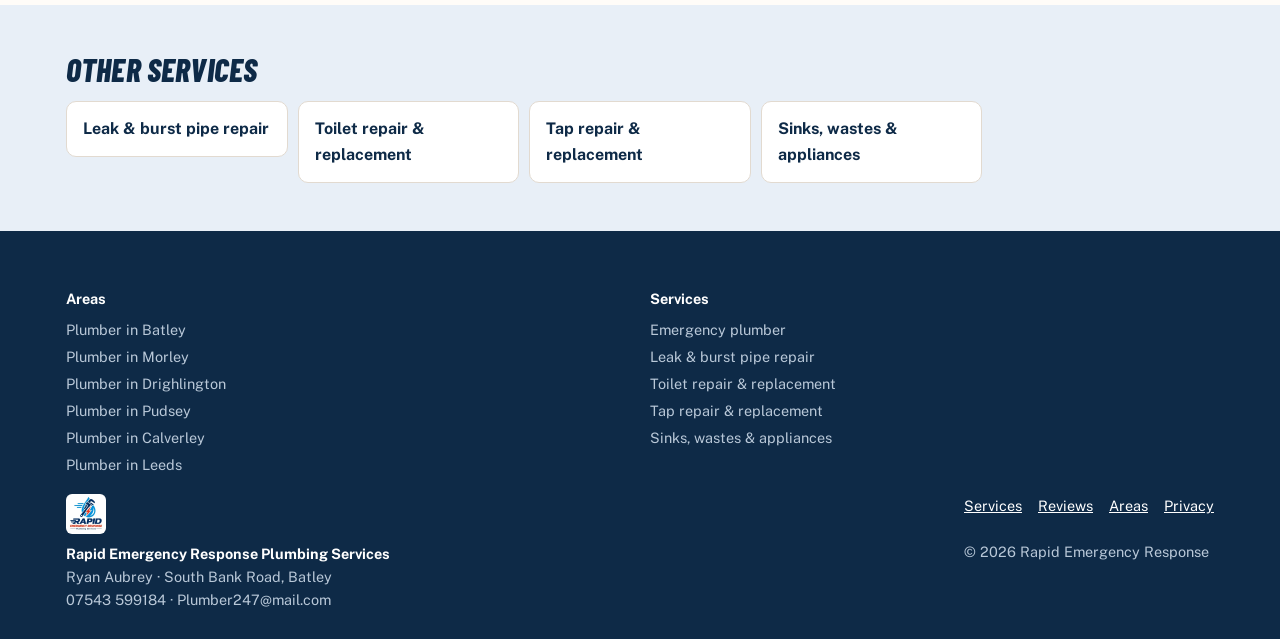
==== commit 68c92357: "Add Services and Areas dropdowns to the top menu Co-Authored-By: Claude Opus 5.5 <noreply@anthropic." ====
--- a/public/emergency-plumber.html
+++ b/public/emergency-plumber.html
@@ -32,7 +32,7 @@
       <div><b>Rapid</b><small>Emergency Response Plumbing</small></div>
     </a>
     <nav class="nav" aria-label="Main">
-      <a href="/#services">Services</a><a href="/#about">About Ryan</a><a href="/#reviews">Reviews</a><a href="/#areas">Areas</a><a href="/#contact">Contact</a>
+      <div class="dd"><a href="/#services">Services</a><div class="dd-menu"><a href="emergency-plumber">Emergency plumber</a><a href="leak-repair">Leak & burst pipe repair</a><a href="toilet-repair">Toilet repair & replacement</a><a href="tap-repair">Tap repair & replacement</a><a href="sink-plumbing">Sinks, wastes & appliances</a></div></div><div class="dd"><a href="/#areas">Areas</a><div class="dd-menu"><a href="plumber-batley">Batley</a><a href="plumber-morley">Morley</a><a href="plumber-drighlington">Drighlington</a><a href="plumber-pudsey">Pudsey</a><a href="plumber-calverley">Calverley</a><a href="plumber-leeds">Leeds</a></div></div><a href="/#about">About Ryan</a><a href="/#reviews">Reviews</a><a href="/#contact">Contact</a>
     </nav>
     <a class="btn btn-red" href="tel:+447543599184" aria-label="Call 07543 599184"><svg viewBox="0 0 24 24" fill="currentColor" aria-hidden="true"><path d="M6.6 10.8a15.1 15.1 0 0 0 6.6 6.6l2.2-2.2c.3-.3.7-.4 1-.2 1.1.4 2.3.6 3.6.6.6 0 1 .4 1 1V20c0 .6-.4 1-1 1A17 17 0 0 1 3 4c0-.6.4-1 1-1h3.5c.6 0 1 .4 1 1 0 1.3.2 2.5.6 3.6.1.3 0 .7-.2 1z"/></svg><span>07543 599184</span></a>
   </div>
--- a/public/styles.css
+++ b/public/styles.css
@@ -231,3 +231,13 @@
 .foot-links a{display:block;color:#b9c8d8;text-decoration:none;padding:2px 0}
 .foot-links a:hover{color:#fff}
 @media (max-width:860px){.two-col{grid-template-columns:1fr}.side{position:static}}
+
+/* header dropdowns */
+.nav{align-items:center}
+.dd{position:relative}
+.dd>a::after{content:" ▾";font-size:.75em}
+.dd-menu{display:none;position:absolute;left:-14px;top:100%;padding:8px;min-width:230px;background:var(--paper);border:1px solid var(--line);border-radius:var(--radius);box-shadow:0 14px 30px rgba(14,42,71,.15);z-index:40}
+.dd-menu a{display:block;padding:8px 10px;border-radius:6px;color:var(--ink)}
+.dd-menu a:hover{background:var(--blue-soft)}
+.dd:hover .dd-menu,.dd:focus-within .dd-menu{display:block}
+.dd::after{content:"";position:absolute;left:0;right:0;top:100%;height:10px}
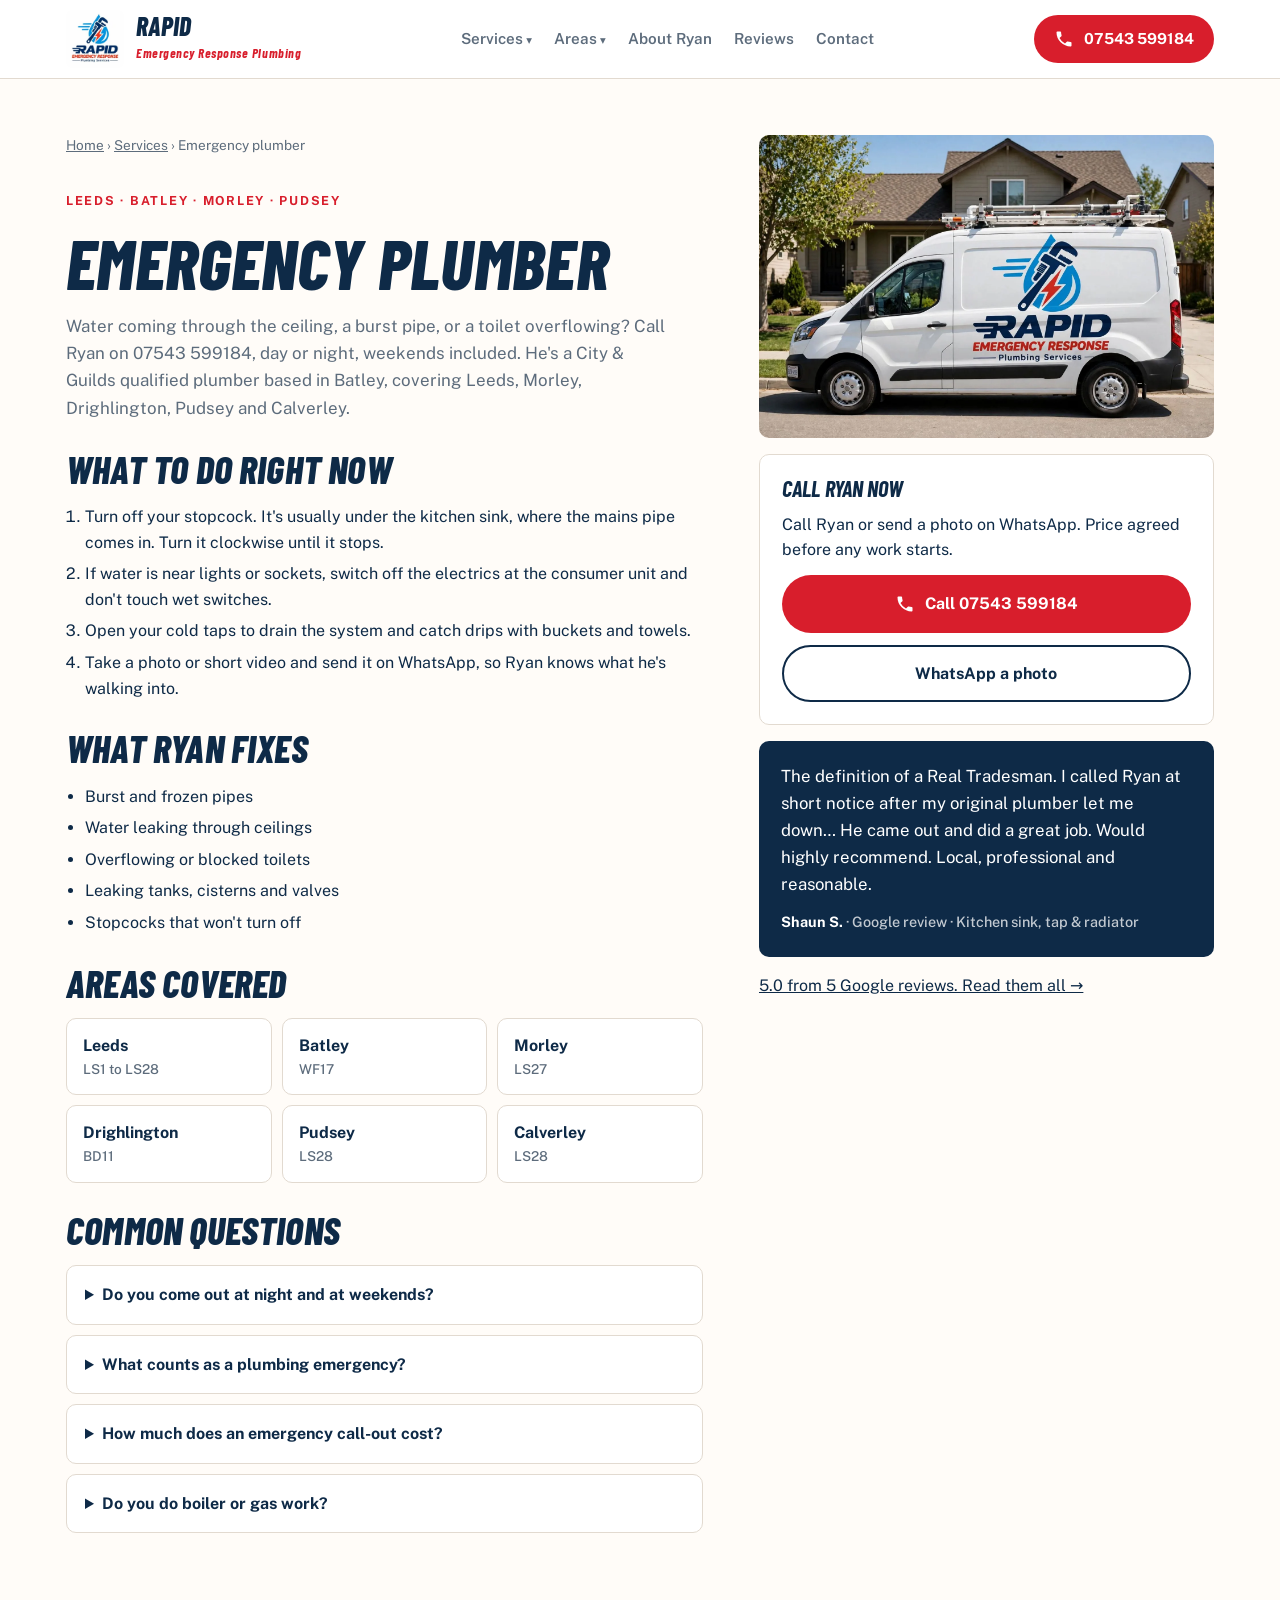
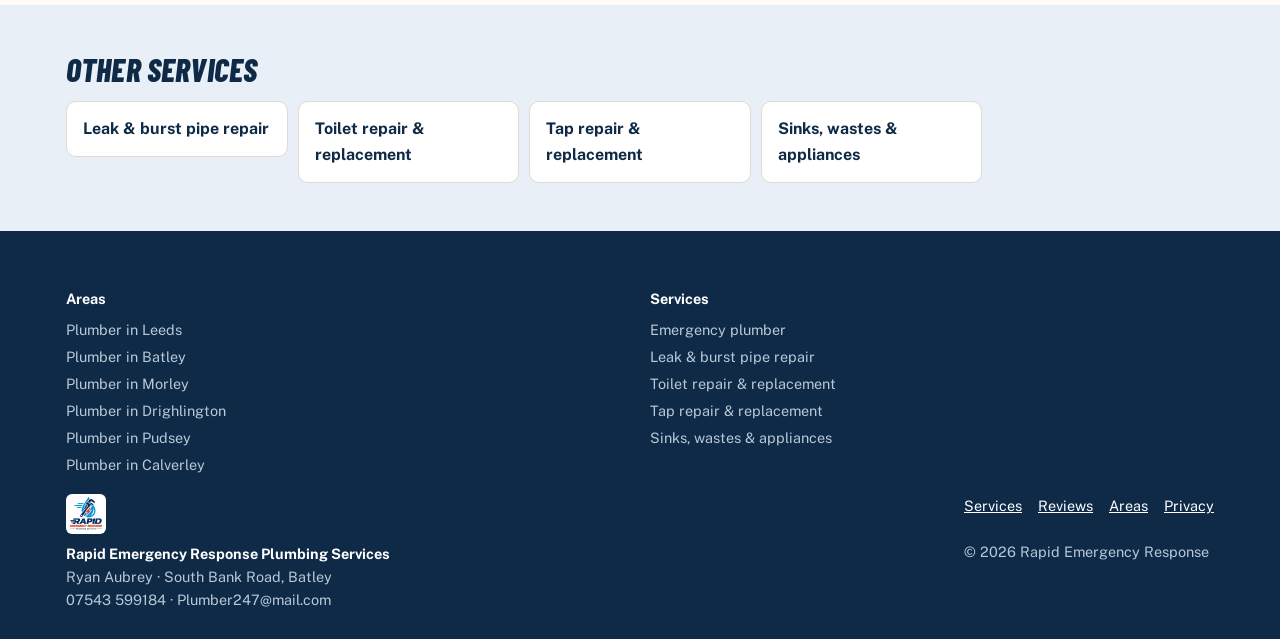
==== commit 057655f3: "Put Leeds first and expand its page Ryan wants more Leeds work and Batley is quiet, so Leeds now lea" ====
--- a/public/emergency-plumber.html
+++ b/public/emergency-plumber.html
@@ -21,7 +21,7 @@
 <link rel="preconnect" href="https://fonts.gstatic.com" crossorigin>
 <link rel="stylesheet" href="https://fonts.googleapis.com/css2?family=Barlow+Condensed:ital,wght@1,700;1,800&family=Public+Sans:wght@400;500;600;700&display=swap">
 <link rel="stylesheet" href="styles.css">
-<script type="application/ld+json">{"@context": "https://schema.org", "@type": "Plumber", "@id": "https://rapidemergencyresponse.co.uk/#business", "name": "Rapid Emergency Response Plumbing Services", "url": "https://rapidemergencyresponse.co.uk/", "telephone": "+447543599184", "image": "https://rapidemergencyresponse.co.uk/img/og.jpg", "address": {"@type": "PostalAddress", "streetAddress": "South Bank Road", "addressLocality": "Batley", "addressRegion": "West Yorkshire", "postalCode": "WF17", "addressCountry": "GB"}, "areaServed": [{"@type": "Place", "name": "Batley"}, {"@type": "Place", "name": "Morley"}, {"@type": "Place", "name": "Drighlington"}, {"@type": "Place", "name": "Pudsey"}, {"@type": "Place", "name": "Calverley"}, {"@type": "Place", "name": "Leeds"}], "openingHoursSpecification": [{"@type": "OpeningHoursSpecification", "dayOfWeek": ["Monday", "Tuesday", "Wednesday", "Thursday", "Friday", "Saturday", "Sunday"], "opens": "00:00", "closes": "23:59"}], "mainEntityOfPage": "https://rapidemergencyresponse.co.uk/emergency-plumber"}</script>
+<script type="application/ld+json">{"@context": "https://schema.org", "@type": "Plumber", "@id": "https://rapidemergencyresponse.co.uk/#business", "name": "Rapid Emergency Response Plumbing Services", "url": "https://rapidemergencyresponse.co.uk/", "telephone": "+447543599184", "image": "https://rapidemergencyresponse.co.uk/img/og.jpg", "address": {"@type": "PostalAddress", "streetAddress": "South Bank Road", "addressLocality": "Batley", "addressRegion": "West Yorkshire", "postalCode": "WF17", "addressCountry": "GB"}, "areaServed": [{"@type": "Place", "name": "Leeds"}, {"@type": "Place", "name": "Batley"}, {"@type": "Place", "name": "Morley"}, {"@type": "Place", "name": "Drighlington"}, {"@type": "Place", "name": "Pudsey"}, {"@type": "Place", "name": "Calverley"}], "openingHoursSpecification": [{"@type": "OpeningHoursSpecification", "dayOfWeek": ["Monday", "Tuesday", "Wednesday", "Thursday", "Friday", "Saturday", "Sunday"], "opens": "00:00", "closes": "23:59"}], "mainEntityOfPage": "https://rapidemergencyresponse.co.uk/emergency-plumber"}</script>
 <script type="application/ld+json">{"@context": "https://schema.org", "@type": "BreadcrumbList", "itemListElement": [{"@type": "ListItem", "position": 1, "name": "Home", "item": "https://rapidemergencyresponse.co.uk/"}, {"@type": "ListItem", "position": 2, "name": "Emergency plumber", "item": "https://rapidemergencyresponse.co.uk/emergency-plumber"}]}</script>
 </head>
 <body>
@@ -32,7 +32,7 @@
       <div><b>Rapid</b><small>Emergency Response Plumbing</small></div>
     </a>
     <nav class="nav" aria-label="Main">
-      <div class="dd"><a href="/#services">Services</a><div class="dd-menu"><a href="emergency-plumber">Emergency plumber</a><a href="leak-repair">Leak & burst pipe repair</a><a href="toilet-repair">Toilet repair & replacement</a><a href="tap-repair">Tap repair & replacement</a><a href="sink-plumbing">Sinks, wastes & appliances</a></div></div><div class="dd"><a href="/#areas">Areas</a><div class="dd-menu"><a href="plumber-batley">Batley</a><a href="plumber-morley">Morley</a><a href="plumber-drighlington">Drighlington</a><a href="plumber-pudsey">Pudsey</a><a href="plumber-calverley">Calverley</a><a href="plumber-leeds">Leeds</a></div></div><a href="/#about">About Ryan</a><a href="/#reviews">Reviews</a><a href="/#contact">Contact</a>
+      <div class="dd"><a href="/#services">Services</a><div class="dd-menu"><a href="emergency-plumber">Emergency plumber</a><a href="leak-repair">Leak & burst pipe repair</a><a href="toilet-repair">Toilet repair & replacement</a><a href="tap-repair">Tap repair & replacement</a><a href="sink-plumbing">Sinks, wastes & appliances</a></div></div><div class="dd"><a href="/#areas">Areas</a><div class="dd-menu"><a href="plumber-leeds">Leeds</a><a href="plumber-batley">Batley</a><a href="plumber-morley">Morley</a><a href="plumber-drighlington">Drighlington</a><a href="plumber-pudsey">Pudsey</a><a href="plumber-calverley">Calverley</a></div></div><a href="/#about">About Ryan</a><a href="/#reviews">Reviews</a><a href="/#contact">Contact</a>
     </nav>
     <a class="btn btn-red" href="tel:+447543599184" aria-label="Call 07543 599184"><svg viewBox="0 0 24 24" fill="currentColor" aria-hidden="true"><path d="M6.6 10.8a15.1 15.1 0 0 0 6.6 6.6l2.2-2.2c.3-.3.7-.4 1-.2 1.1.4 2.3.6 3.6.6.6 0 1 .4 1 1V20c0 .6-.4 1-1 1A17 17 0 0 1 3 4c0-.6.4-1 1-1h3.5c.6 0 1 .4 1 1 0 1.3.2 2.5.6 3.6.1.3 0 .7-.2 1z"/></svg><span>07543 599184</span></a>
   </div>
@@ -54,7 +54,7 @@
         <ul><li>Burst and frozen pipes</li><li>Water leaking through ceilings</li><li>Overflowing or blocked toilets</li><li>Leaking tanks, cisterns and valves</li><li>Stopcocks that won&#x27;t turn off</li></ul>
 
         <h2>Areas covered</h2>
-        <ul class="link-grid"><li><a href="plumber-batley">Batley<small>WF17</small></a></li><li><a href="plumber-morley">Morley<small>LS27</small></a></li><li><a href="plumber-drighlington">Drighlington<small>BD11</small></a></li><li><a href="plumber-pudsey">Pudsey<small>LS28</small></a></li><li><a href="plumber-calverley">Calverley<small>LS28</small></a></li><li><a href="plumber-leeds">Leeds<small>LS1 to LS28</small></a></li></ul>
+        <ul class="link-grid"><li><a href="plumber-leeds">Leeds<small>LS1 to LS28</small></a></li><li><a href="plumber-batley">Batley<small>WF17</small></a></li><li><a href="plumber-morley">Morley<small>LS27</small></a></li><li><a href="plumber-drighlington">Drighlington<small>BD11</small></a></li><li><a href="plumber-pudsey">Pudsey<small>LS28</small></a></li><li><a href="plumber-calverley">Calverley<small>LS28</small></a></li></ul>
 
         <h2>Common questions</h2>
         <div class="faq"><details><summary>Do you come out at night and at weekends?</summary><p>Yes. Ryan takes emergency call-outs 24 hours a day, 7 days a week, including bank holidays. Call 07543 599184.</p></details><details><summary>What counts as a plumbing emergency?</summary><p>Anything where water is escaping and you can&#x27;t stop it, water near electrics, a toilet that&#x27;s blocked or overflowing when it&#x27;s the only one in the house, or no water at all. If you&#x27;re not sure, send a photo on WhatsApp and Ryan will tell you whether it&#x27;s urgent.</p></details><details><summary>How much does an emergency call-out cost?</summary><p>Ryan agrees the price with you before any work starts, so there are no surprises. Call and describe the problem, or send a photo, and he&#x27;ll give you a clear price.</p></details><details><summary>Do you do boiler or gas work?</summary><p>No. Ryan is a plumber, not a Gas Safe engineer, so boilers and gas appliances need a Gas Safe registered engineer.</p></details></div>
@@ -81,7 +81,7 @@
 </main>
 <footer>
   <div class="wrap">
-    <nav class="foot-links" aria-label="Areas and services"><div><b>Areas</b><a href="plumber-batley">Plumber in Batley</a><a href="plumber-morley">Plumber in Morley</a><a href="plumber-drighlington">Plumber in Drighlington</a><a href="plumber-pudsey">Plumber in Pudsey</a><a href="plumber-calverley">Plumber in Calverley</a><a href="plumber-leeds">Plumber in Leeds</a></div><div><b>Services</b><a href="emergency-plumber">Emergency plumber</a><a href="leak-repair">Leak & burst pipe repair</a><a href="toilet-repair">Toilet repair & replacement</a><a href="tap-repair">Tap repair & replacement</a><a href="sink-plumbing">Sinks, wastes & appliances</a></div></nav>
+    <nav class="foot-links" aria-label="Areas and services"><div><b>Areas</b><a href="plumber-leeds">Plumber in Leeds</a><a href="plumber-batley">Plumber in Batley</a><a href="plumber-morley">Plumber in Morley</a><a href="plumber-drighlington">Plumber in Drighlington</a><a href="plumber-pudsey">Plumber in Pudsey</a><a href="plumber-calverley">Plumber in Calverley</a></div><div><b>Services</b><a href="emergency-plumber">Emergency plumber</a><a href="leak-repair">Leak & burst pipe repair</a><a href="toilet-repair">Toilet repair & replacement</a><a href="tap-repair">Tap repair & replacement</a><a href="sink-plumbing">Sinks, wastes & appliances</a></div></nav>
     <div><img src="img/logo.webp" alt="" width="40" height="40" style="border-radius:6px;margin-bottom:8px"><b>Rapid Emergency Response Plumbing Services</b><br>Ryan Aubrey · South Bank Road, Batley<br>07543 599184 · Plumber247@mail.com</div>
     <div><nav aria-label="Footer" style="display:flex;gap:16px"><a href="/#services">Services</a><a href="/#reviews">Reviews</a><a href="/#areas">Areas</a><a href="privacy">Privacy</a></nav><br>© 2026 Rapid Emergency Response</div>
   </div>
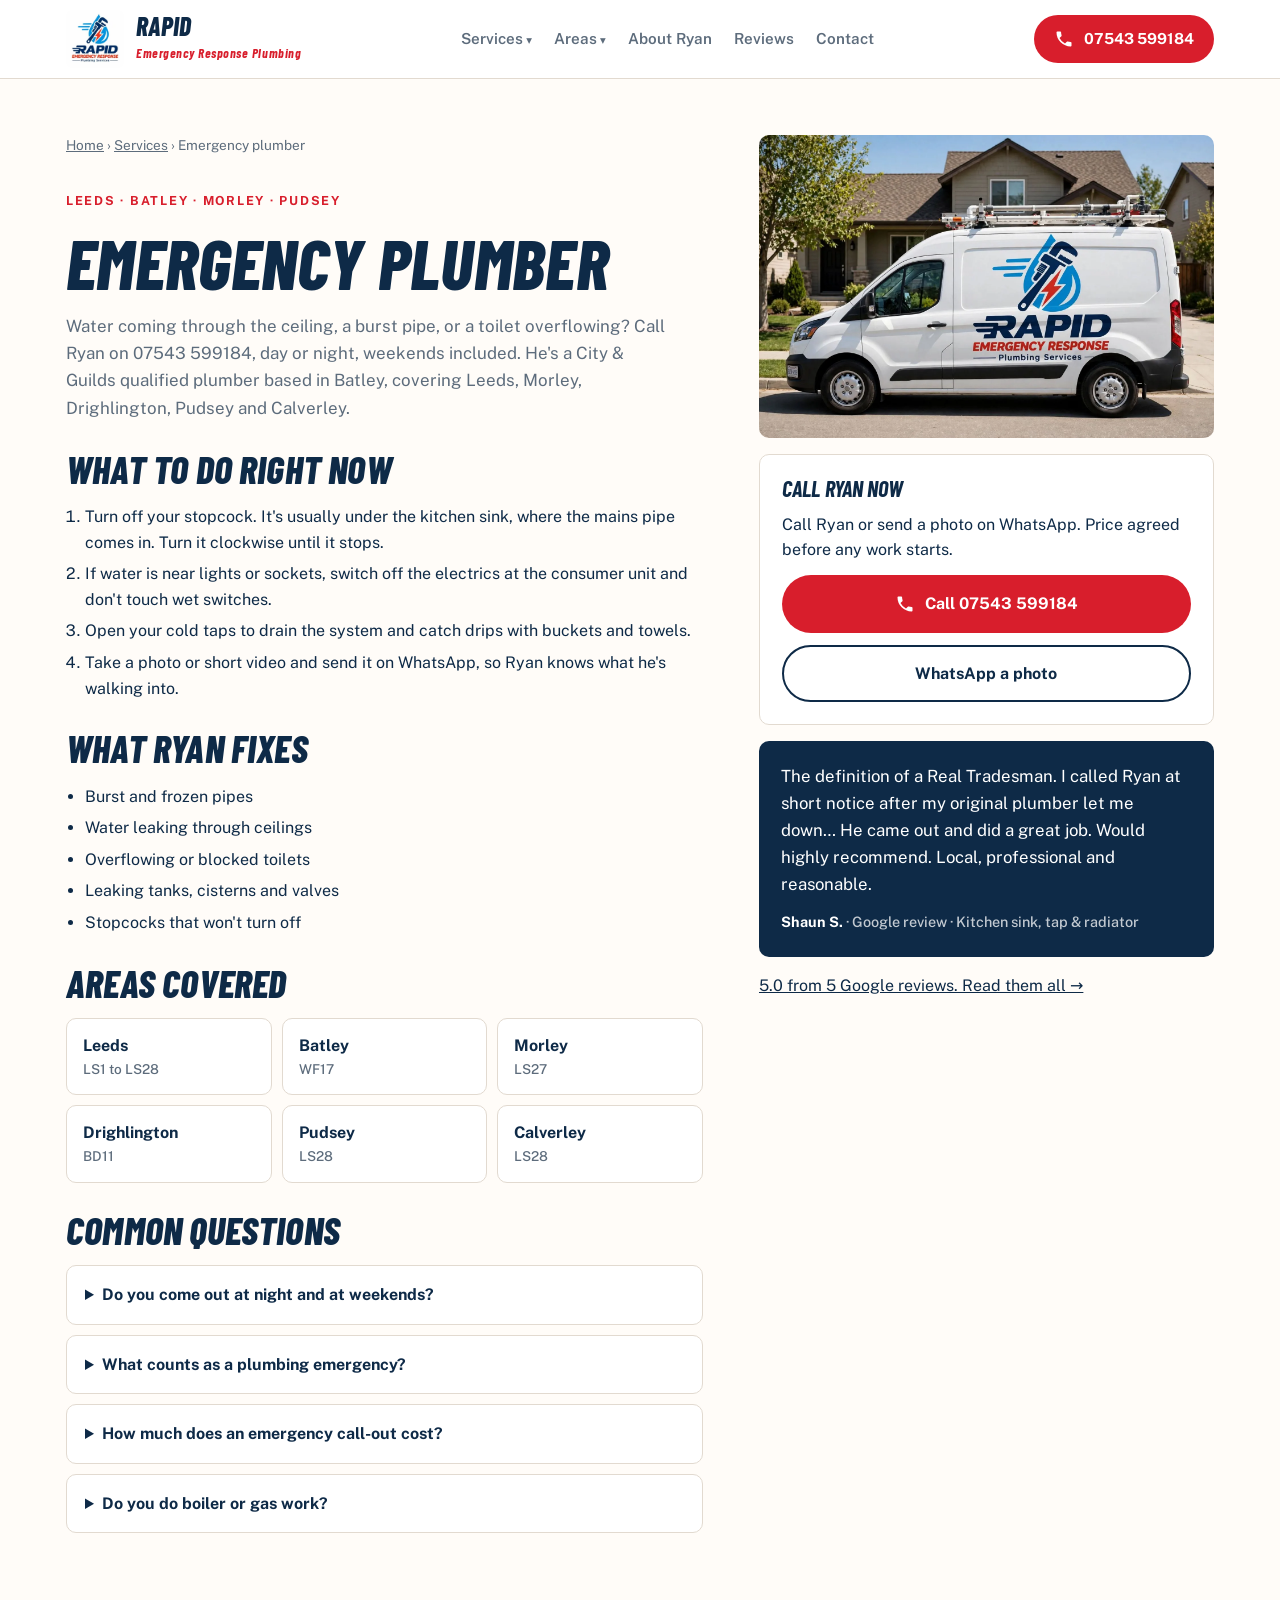
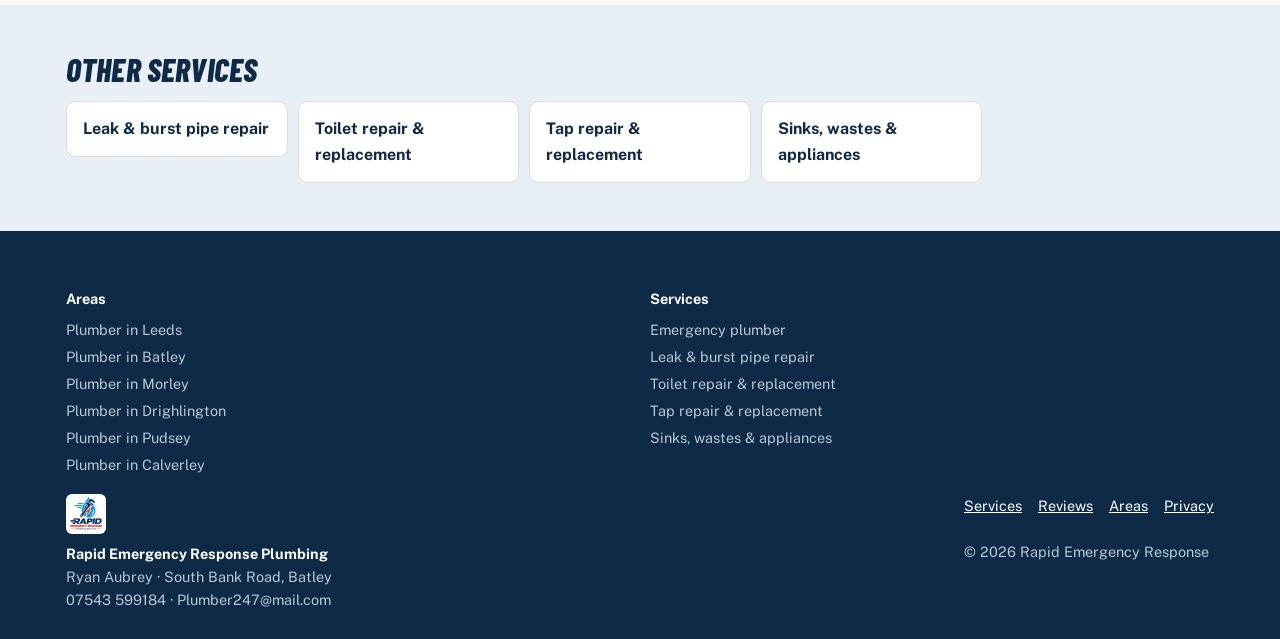
==== commit 50a23c7d: "Use the shorter business name everywhere Rapid Emergency Response Plumbing, to match the Google Busi" ====
--- a/public/emergency-plumber.html
+++ b/public/emergency-plumber.html
@@ -21,14 +21,14 @@
 <link rel="preconnect" href="https://fonts.gstatic.com" crossorigin>
 <link rel="stylesheet" href="https://fonts.googleapis.com/css2?family=Barlow+Condensed:ital,wght@1,700;1,800&family=Public+Sans:wght@400;500;600;700&display=swap">
 <link rel="stylesheet" href="styles.css">
-<script type="application/ld+json">{"@context": "https://schema.org", "@type": "Plumber", "@id": "https://rapidemergencyresponse.co.uk/#business", "name": "Rapid Emergency Response Plumbing Services", "url": "https://rapidemergencyresponse.co.uk/", "telephone": "+447543599184", "image": "https://rapidemergencyresponse.co.uk/img/og.jpg", "address": {"@type": "PostalAddress", "streetAddress": "South Bank Road", "addressLocality": "Batley", "addressRegion": "West Yorkshire", "postalCode": "WF17", "addressCountry": "GB"}, "areaServed": [{"@type": "Place", "name": "Leeds"}, {"@type": "Place", "name": "Batley"}, {"@type": "Place", "name": "Morley"}, {"@type": "Place", "name": "Drighlington"}, {"@type": "Place", "name": "Pudsey"}, {"@type": "Place", "name": "Calverley"}], "openingHoursSpecification": [{"@type": "OpeningHoursSpecification", "dayOfWeek": ["Monday", "Tuesday", "Wednesday", "Thursday", "Friday", "Saturday", "Sunday"], "opens": "00:00", "closes": "23:59"}], "mainEntityOfPage": "https://rapidemergencyresponse.co.uk/emergency-plumber"}</script>
+<script type="application/ld+json">{"@context": "https://schema.org", "@type": "Plumber", "@id": "https://rapidemergencyresponse.co.uk/#business", "name": "Rapid Emergency Response Plumbing", "url": "https://rapidemergencyresponse.co.uk/", "telephone": "+447543599184", "image": "https://rapidemergencyresponse.co.uk/img/og.jpg", "address": {"@type": "PostalAddress", "streetAddress": "South Bank Road", "addressLocality": "Batley", "addressRegion": "West Yorkshire", "postalCode": "WF17", "addressCountry": "GB"}, "areaServed": [{"@type": "Place", "name": "Leeds"}, {"@type": "Place", "name": "Batley"}, {"@type": "Place", "name": "Morley"}, {"@type": "Place", "name": "Drighlington"}, {"@type": "Place", "name": "Pudsey"}, {"@type": "Place", "name": "Calverley"}], "openingHoursSpecification": [{"@type": "OpeningHoursSpecification", "dayOfWeek": ["Monday", "Tuesday", "Wednesday", "Thursday", "Friday", "Saturday", "Sunday"], "opens": "00:00", "closes": "23:59"}], "mainEntityOfPage": "https://rapidemergencyresponse.co.uk/emergency-plumber"}</script>
 <script type="application/ld+json">{"@context": "https://schema.org", "@type": "BreadcrumbList", "itemListElement": [{"@type": "ListItem", "position": 1, "name": "Home", "item": "https://rapidemergencyresponse.co.uk/"}, {"@type": "ListItem", "position": 2, "name": "Emergency plumber", "item": "https://rapidemergencyresponse.co.uk/emergency-plumber"}]}</script>
 </head>
 <body>
 <header class="top">
   <div class="wrap">
     <a class="brand" href="/">
-      <img src="img/logo.webp" alt="Rapid Emergency Response Plumbing Services logo" width="58" height="58">
+      <img src="img/logo.webp" alt="Rapid Emergency Response Plumbing logo" width="58" height="58">
       <div><b>Rapid</b><small>Emergency Response Plumbing</small></div>
     </a>
     <nav class="nav" aria-label="Main">
@@ -82,7 +82,7 @@
 <footer>
   <div class="wrap">
     <nav class="foot-links" aria-label="Areas and services"><div><b>Areas</b><a href="plumber-leeds">Plumber in Leeds</a><a href="plumber-batley">Plumber in Batley</a><a href="plumber-morley">Plumber in Morley</a><a href="plumber-drighlington">Plumber in Drighlington</a><a href="plumber-pudsey">Plumber in Pudsey</a><a href="plumber-calverley">Plumber in Calverley</a></div><div><b>Services</b><a href="emergency-plumber">Emergency plumber</a><a href="leak-repair">Leak & burst pipe repair</a><a href="toilet-repair">Toilet repair & replacement</a><a href="tap-repair">Tap repair & replacement</a><a href="sink-plumbing">Sinks, wastes & appliances</a></div></nav>
-    <div><img src="img/logo.webp" alt="" width="40" height="40" style="border-radius:6px;margin-bottom:8px"><b>Rapid Emergency Response Plumbing Services</b><br>Ryan Aubrey · South Bank Road, Batley<br>07543 599184 · Plumber247@mail.com</div>
+    <div><img src="img/logo.webp" alt="" width="40" height="40" style="border-radius:6px;margin-bottom:8px"><b>Rapid Emergency Response Plumbing</b><br>Ryan Aubrey · South Bank Road, Batley<br>07543 599184 · Plumber247@mail.com</div>
     <div><nav aria-label="Footer" style="display:flex;gap:16px"><a href="/#services">Services</a><a href="/#reviews">Reviews</a><a href="/#areas">Areas</a><a href="privacy">Privacy</a></nav><br>© 2026 Rapid Emergency Response</div>
   </div>
 </footer>
